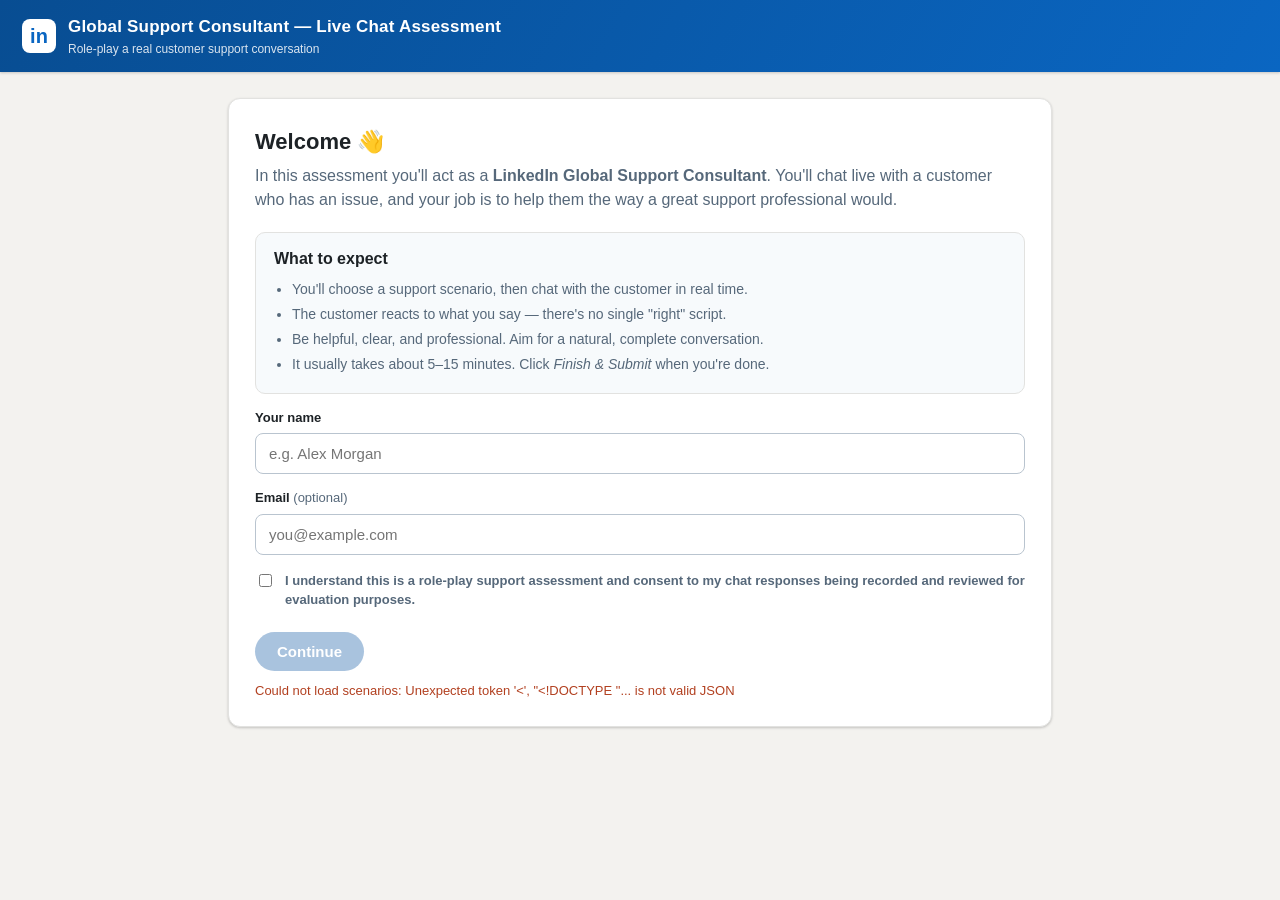
==== static/index.html @ 0669edf7 "Add Render free-tier deployment (render.yaml blueprint + PORT-aware Dockerfile) Deploys the FastAPI " ====
<!DOCTYPE html>
<html lang="en">
<head>
  <meta charset="UTF-8" />
  <meta name="viewport" content="width=device-width, initial-scale=1.0" />
  <meta name="robots" content="noindex" />
  <title>Support Consultant — Live Chat Assessment</title>
  <link rel="stylesheet" href="/static/styles.css" />
</head>
<body>
  <header class="app-header">
    <div class="logo">in</div>
    <div>
      <h1>Global Support Consultant — Live Chat Assessment</h1>
      <div class="sub">Role-play a real customer support conversation</div>
    </div>
  </header>

  <main>
    <!-- Screen 1: Intro -->
    <section id="screen-intro" class="screen active">
      <div class="card">
        <h2 class="title">Welcome 👋</h2>
        <p class="lead">
          In this assessment you'll act as a <strong>LinkedIn Global Support Consultant</strong>.
          You'll chat live with a customer who has an issue, and your job is to help them the way a
          great support professional would.
        </p>
        <div class="expect">
          <strong>What to expect</strong>
          <ul>
            <li>You'll choose a support scenario, then chat with the customer in real time.</li>
            <li>The customer reacts to what you say — there's no single "right" script.</li>
            <li>Be helpful, clear, and professional. Aim for a natural, complete conversation.</li>
            <li>It usually takes about 5–15 minutes. Click <em>Finish &amp; Submit</em> when you're done.</li>
          </ul>
        </div>

        <label for="name">Your name</label>
        <input id="name" type="text" placeholder="e.g. Alex Morgan" autocomplete="name" maxlength="120" />

        <label for="email">Email <span style="font-weight:400;color:var(--muted)">(optional)</span></label>
        <input id="email" type="email" placeholder="you@example.com" autocomplete="email" maxlength="200" />

        <label class="consent">
          <input id="consent" type="checkbox" />
          <span>I understand this is a role-play support assessment and consent to my chat responses
          being recorded and reviewed for evaluation purposes.</span>
        </label>

        <div class="btn-row">
          <button id="to-scenarios" class="btn" disabled>Continue</button>
        </div>
        <div id="intro-error" class="error-toast"></div>
      </div>
    </section>

    <!-- Screen 2: Choose scenario -->
    <section id="screen-scenarios" class="screen">
      <div class="card">
        <h2 class="title">Choose a Support Scenario</h2>
        <p class="lead">Pick the type of customer issue you'd like to handle. A specific case will be assigned at random.</p>
        <div id="scenario-grid" class="grid"></div>
        <div class="btn-row">
          <button id="back-intro" class="btn secondary">Back</button>
        </div>
        <div id="scenario-error" class="error-toast"></div>
      </div>
    </section>

    <!-- Screen 3: Chat -->
    <section id="screen-chat" class="screen">
      <div class="chat-wrap">
        <div class="chat-head">
          <div class="avatar" id="cust-avatar">C</div>
          <div>
            <div class="who" id="cust-name">Customer</div>
            <div class="ctx" id="chat-ctx">Support chat</div>
          </div>
          <div class="spacer"></div>
          <div class="pill" id="turn-pill">0 messages</div>
        </div>
        <div class="messages" id="messages"></div>
        <div class="composer">
          <textarea id="input" rows="1" placeholder="Type your reply as the support consultant…" maxlength="4000"></textarea>
          <button id="send" class="btn">Send</button>
        </div>
      </div>
      <div class="chat-actions">
        <span class="hint" id="chat-hint"></span>
        <button id="finish" class="btn secondary" disabled>Finish &amp; Submit</button>
      </div>
      <div id="resolved-banner" class="resolved-banner" style="display:none">
        The customer feels their issue is resolved. You can keep chatting or click <strong>Finish &amp; Submit</strong>.
      </div>
      <div id="chat-error" class="error-toast"></div>
    </section>

    <!-- Screen 4: Done -->
    <section id="screen-done" class="screen">
      <div class="card done">
        <div class="check">✓</div>
        <h2 class="title">Thank you!</h2>
        <p class="lead" id="done-msg">Your responses have been recorded. Our team will review them.</p>
        <p class="hint">You can now close this window.</p>
      </div>
    </section>
  </main>

  <script src="/static/app.js"></script>
</body>
</html>
---- static/styles.css ----
:root {
  --bg: #f3f2ef;
  --surface: #ffffff;
  --primary: #0a66c2;
  --primary-dark: #084d92;
  --ink: #1d2226;
  --muted: #56687a;
  --line: #e2e2e0;
  --customer: #eef3f8;
  --candidate: #0a66c2;
  --ok: #057642;
  --danger: #b24020;
  --shadow: 0 1px 3px rgba(0,0,0,.12), 0 1px 2px rgba(0,0,0,.08);
  --radius: 12px;
}

* { box-sizing: border-box; }
html, body { height: 100%; }
body {
  margin: 0;
  font-family: -apple-system, BlinkMacSystemFont, "Segoe UI", Roboto, Helvetica, Arial, sans-serif;
  background: var(--bg);
  color: var(--ink);
  line-height: 1.5;
}

.app-header {
  background: linear-gradient(120deg, var(--primary-dark), var(--primary));
  color: #fff;
  padding: 14px 22px;
  display: flex;
  align-items: center;
  gap: 12px;
  box-shadow: var(--shadow);
}
.app-header .logo {
  width: 34px; height: 34px; border-radius: 8px;
  background: #fff; color: var(--primary);
  display: grid; place-items: center; font-weight: 800; font-size: 20px;
}
.app-header h1 { font-size: 17px; margin: 0; font-weight: 600; letter-spacing: .2px; }
.app-header .sub { font-size: 12px; opacity: .85; }

main { max-width: 860px; margin: 0 auto; padding: 26px 18px 60px; }

.screen { display: none; animation: fade .25s ease; }
.screen.active { display: block; }
@keyframes fade { from { opacity: 0; transform: translateY(6px);} to {opacity:1; transform:none;} }

.card {
  background: var(--surface);
  border: 1px solid var(--line);
  border-radius: var(--radius);
  box-shadow: var(--shadow);
  padding: 26px;
}
h2.title { margin: 0 0 6px; font-size: 22px; }
p.lead { color: var(--muted); margin: 0 0 20px; }

/* Intro form */
label { display: block; font-weight: 600; font-size: 13px; margin: 14px 0 6px; }
input[type=text], input[type=email] {
  width: 100%; padding: 11px 13px; font-size: 15px;
  border: 1px solid #b9c4cf; border-radius: 8px; outline: none;
}
input:focus { border-color: var(--primary); box-shadow: 0 0 0 2px rgba(10,102,194,.18); }
.expect { background: #f7fafc; border: 1px solid var(--line); border-radius: 10px; padding: 14px 18px; margin: 6px 0 8px; }
.expect ul { margin: 8px 0 0; padding-left: 18px; color: var(--muted); font-size: 14px; }
.expect li { margin: 4px 0; }
.consent { display: flex; gap: 10px; align-items: flex-start; margin-top: 16px; font-size: 13px; color: var(--muted); }
.consent input { margin-top: 3px; }

.btn {
  appearance: none; border: none; cursor: pointer;
  background: var(--primary); color: #fff; font-weight: 600; font-size: 15px;
  padding: 11px 22px; border-radius: 24px; transition: background .15s, transform .05s;
}
.btn:hover { background: var(--primary-dark); }
.btn:active { transform: translateY(1px); }
.btn:disabled { background: #a9c3de; cursor: not-allowed; }
.btn.secondary { background: transparent; color: var(--primary); border: 1px solid var(--primary); }
.btn.secondary:hover { background: rgba(10,102,194,.08); }
.btn-row { margin-top: 22px; display: flex; gap: 12px; align-items: center; }

/* Scenario grid */
.grid { display: grid; grid-template-columns: 1fr 1fr; gap: 16px; margin-top: 6px; }
.scenario {
  background: var(--surface); border: 1px solid var(--line); border-radius: var(--radius);
  padding: 20px; cursor: pointer; text-align: left; transition: transform .12s, box-shadow .12s, border-color .12s;
  box-shadow: var(--shadow);
}
.scenario:hover { transform: translateY(-3px); border-color: var(--primary); box-shadow: 0 6px 16px rgba(10,102,194,.15); }
.scenario .emoji { font-size: 30px; display: block; margin-bottom: 8px; }
.scenario h3 { margin: 0 0 4px; font-size: 17px; }
.scenario p { margin: 0; color: var(--muted); font-size: 13.5px; }

/* Chat */
.chat-wrap { display: flex; flex-direction: column; height: calc(100vh - 190px); min-height: 460px; }
.chat-head {
  display: flex; align-items: center; gap: 12px;
  background: var(--surface); border: 1px solid var(--line); border-bottom: none;
  border-radius: var(--radius) var(--radius) 0 0; padding: 14px 18px;
}
.avatar { width: 40px; height: 40px; border-radius: 50%; background: var(--primary); color:#fff;
  display: grid; place-items: center; font-weight: 700; }
.chat-head .who { font-weight: 600; }
.chat-head .ctx { font-size: 12px; color: var(--muted); }
.chat-head .spacer { flex: 1; }
.pill { font-size: 12px; color: var(--muted); background: #eef3f8; padding: 4px 10px; border-radius: 20px; }

.messages {
  flex: 1; overflow-y: auto; background: var(--surface);
  border-left: 1px solid var(--line); border-right: 1px solid var(--line);
  padding: 18px; display: flex; flex-direction: column; gap: 12px;
}
.msg { max-width: 78%; padding: 10px 14px; border-radius: 14px; font-size: 14.5px; white-space: pre-wrap; word-wrap: break-word; }
.msg.customer { align-self: flex-start; background: var(--customer); border-bottom-left-radius: 4px; }
.msg.candidate { align-self: flex-end; background: var(--candidate); color: #fff; border-bottom-right-radius: 4px; }
.msg .name { display: block; font-size: 11px; font-weight: 700; opacity: .7; margin-bottom: 2px; }
.typing { align-self: flex-start; background: var(--customer); padding: 12px 16px; border-radius: 14px; }
.typing span { display: inline-block; width: 7px; height: 7px; margin: 0 1px; background: #90a4b7; border-radius: 50%; animation: blink 1.2s infinite; }
.typing span:nth-child(2){ animation-delay: .2s; } .typing span:nth-child(3){ animation-delay: .4s; }
@keyframes blink { 0%,60%,100%{ opacity:.25; transform: translateY(0);} 30%{ opacity:1; transform: translateY(-3px);} }

.composer {
  display: flex; gap: 10px; align-items: flex-end;
  background: var(--surface); border: 1px solid var(--line); border-top: none;
  border-radius: 0 0 var(--radius) var(--radius); padding: 12px;
}
.composer textarea {
  flex: 1; resize: none; border: 1px solid #b9c4cf; border-radius: 10px; padding: 10px 12px;
  font-family: inherit; font-size: 15px; max-height: 140px; outline: none;
}
.composer textarea:focus { border-color: var(--primary); box-shadow: 0 0 0 2px rgba(10,102,194,.18); }

.chat-actions { display: flex; justify-content: space-between; align-items: center; margin-top: 10px; }
.hint { font-size: 12px; color: var(--muted); }

.resolved-banner { background: #eafaf1; border: 1px solid #b7e4c7; color: var(--ok); padding: 8px 14px; border-radius: 8px; font-size: 13px; margin-top: 10px; text-align: center; }

/* Done screen */
.done { text-align: center; padding: 40px 26px; }
.done .check { width: 66px; height: 66px; border-radius: 50%; background: #eafaf1; color: var(--ok);
  display: grid; place-items: center; margin: 0 auto 16px; font-size: 34px; }

.error-toast { color: var(--danger); font-size: 13px; margin-top: 10px; min-height: 18px; }

@media (max-width: 620px) {
  .grid { grid-template-columns: 1fr; }
  .chat-wrap { height: calc(100vh - 170px); }
}
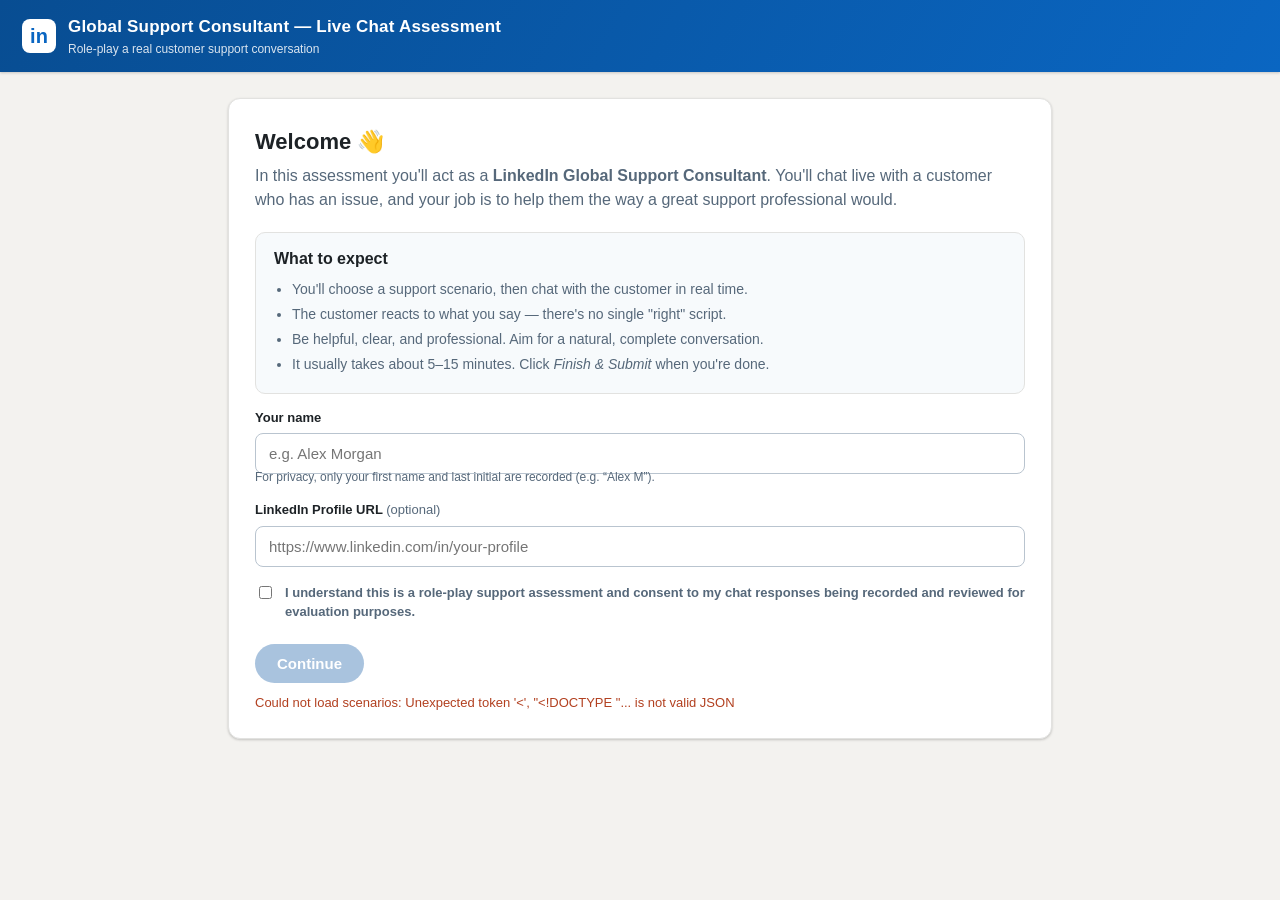
==== commit 0fc5f445: "Record candidate name as first name + last initial; replace email with LinkedIn URL Candidate intro " ====
--- a/static/index.html
+++ b/static/index.html
@@ -38,9 +38,10 @@
 
         <label for="name">Your name</label>
         <input id="name" type="text" placeholder="e.g. Alex Morgan" autocomplete="name" maxlength="120" />
+        <div style="font-size:12px;color:var(--muted);margin:-6px 0 6px">For privacy, only your first name and last initial are recorded (e.g. “Alex M”).</div>
 
-        <label for="email">Email <span style="font-weight:400;color:var(--muted)">(optional)</span></label>
-        <input id="email" type="email" placeholder="you@example.com" autocomplete="email" maxlength="200" />
+        <label for="linkedin">LinkedIn Profile URL <span style="font-weight:400;color:var(--muted)">(optional)</span></label>
+        <input id="linkedin" type="url" inputmode="url" placeholder="https://www.linkedin.com/in/your-profile" autocomplete="url" maxlength="200" />
 
         <label class="consent">
           <input id="consent" type="checkbox" />
--- a/static/styles.css
+++ b/static/styles.css
@@ -59,7 +59,7 @@
 
 /* Intro form */
 label { display: block; font-weight: 600; font-size: 13px; margin: 14px 0 6px; }
-input[type=text], input[type=email] {
+input[type=text], input[type=email], input[type=url] {
   width: 100%; padding: 11px 13px; font-size: 15px;
   border: 1px solid #b9c4cf; border-radius: 8px; outline: none;
 }
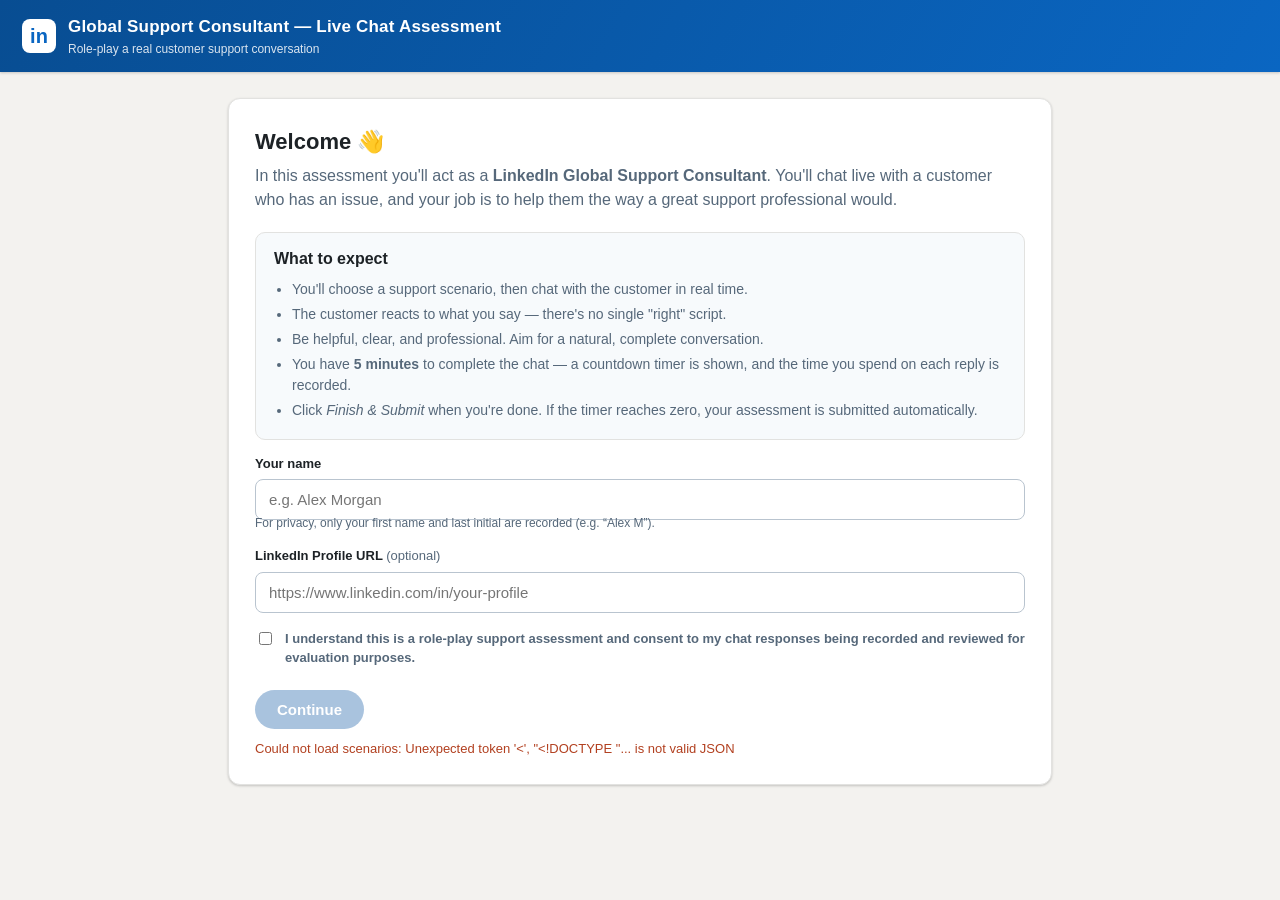
==== commit 7caddc71: "Add live chat timers: 5-minute countdown + per-response timer The live chat now shows a prominent 5-" ====
--- a/static/index.html
+++ b/static/index.html
@@ -32,7 +32,8 @@
             <li>You'll choose a support scenario, then chat with the customer in real time.</li>
             <li>The customer reacts to what you say — there's no single "right" script.</li>
             <li>Be helpful, clear, and professional. Aim for a natural, complete conversation.</li>
-            <li>It usually takes about 5–15 minutes. Click <em>Finish &amp; Submit</em> when you're done.</li>
+            <li>You have <strong>5 minutes</strong> to complete the chat — a countdown timer is shown, and the time you spend on each reply is recorded.</li>
+            <li>Click <em>Finish &amp; Submit</em> when you're done. If the timer reaches zero, your assessment is submitted automatically.</li>
           </ul>
         </div>
 
@@ -79,7 +80,15 @@
             <div class="ctx" id="chat-ctx">Support chat</div>
           </div>
           <div class="spacer"></div>
+          <div class="resp-clock" id="resp-clock" title="Time spent on your current reply">
+            <span class="rc-label">this reply</span>
+            <span class="rc-time" id="resp-time">0:00</span>
+          </div>
           <div class="pill" id="turn-pill">0 messages</div>
+          <div class="countdown ok" id="overall-clock" title="Total time left to finish the chat">
+            <span class="cd-time" id="overall-time">5:00</span>
+            <span class="cd-label">left</span>
+          </div>
         </div>
         <div class="messages" id="messages"></div>
         <div class="composer">
@@ -93,6 +102,9 @@
       </div>
       <div id="resolved-banner" class="resolved-banner" style="display:none">
         The customer feels their issue is resolved. You can keep chatting or click <strong>Finish &amp; Submit</strong>.
+      </div>
+      <div id="timesup-banner" class="timesup-banner" style="display:none">
+        ⏰ Time's up — submitting your assessment…
       </div>
       <div id="chat-error" class="error-toast"></div>
     </section>
--- a/static/styles.css
+++ b/static/styles.css
@@ -138,6 +138,30 @@
 
 .resolved-banner { background: #eafaf1; border: 1px solid #b7e4c7; color: var(--ok); padding: 8px 14px; border-radius: 8px; font-size: 13px; margin-top: 10px; text-align: center; }
 
+/* Chat timers */
+.countdown {
+  display: flex; flex-direction: column; align-items: center; line-height: 1;
+  background: #eef3f8; border: 1px solid var(--line); border-radius: 10px;
+  padding: 5px 12px; min-width: 62px;
+}
+.countdown .cd-time { font-size: 19px; font-weight: 700; font-variant-numeric: tabular-nums; letter-spacing: .5px; }
+.countdown .cd-label { font-size: 9px; text-transform: uppercase; letter-spacing: .8px; color: var(--muted); margin-top: 2px; }
+.countdown.ok .cd-time { color: var(--primary); }
+.countdown.warn { background: #fff6e6; border-color: #ffd591; }
+.countdown.warn .cd-time { color: #b26a00; }
+.countdown.danger { background: #fdece8; border-color: #f5b8a6; animation: cdpulse 1s infinite; }
+.countdown.danger .cd-time { color: var(--danger); }
+@keyframes cdpulse { 0%,100%{ box-shadow: 0 0 0 0 rgba(178,64,32,.35);} 50%{ box-shadow: 0 0 0 5px rgba(178,64,32,0);} }
+
+.resp-clock { display: flex; flex-direction: column; align-items: center; line-height: 1; padding: 5px 8px; }
+.resp-clock .rc-time { font-size: 15px; font-weight: 600; font-variant-numeric: tabular-nums; color: var(--ink); }
+.resp-clock .rc-label { font-size: 9px; text-transform: uppercase; letter-spacing: .8px; color: var(--muted); margin-bottom: 2px; }
+
+.msg .meta { display: block; font-size: 10.5px; margin-top: 5px; opacity: .8; }
+.msg.candidate .meta { text-align: right; color: #dbe9f7; }
+
+.timesup-banner { background: #fdece8; border: 1px solid #f5b8a6; color: var(--danger); padding: 8px 14px; border-radius: 8px; font-size: 13px; margin-top: 10px; text-align: center; font-weight: 600; }
+
 /* Done screen */
 .done { text-align: center; padding: 40px 26px; }
 .done .check { width: 66px; height: 66px; border-radius: 50%; background: #eafaf1; color: var(--ok);
@@ -148,4 +172,8 @@
 @media (max-width: 620px) {
   .grid { grid-template-columns: 1fr; }
   .chat-wrap { height: calc(100vh - 170px); }
+  .chat-head { gap: 8px; padding: 12px; }
+  #turn-pill { display: none; }
+  .countdown .cd-time { font-size: 16px; }
+  .resp-clock { padding: 4px 6px; }
 }
